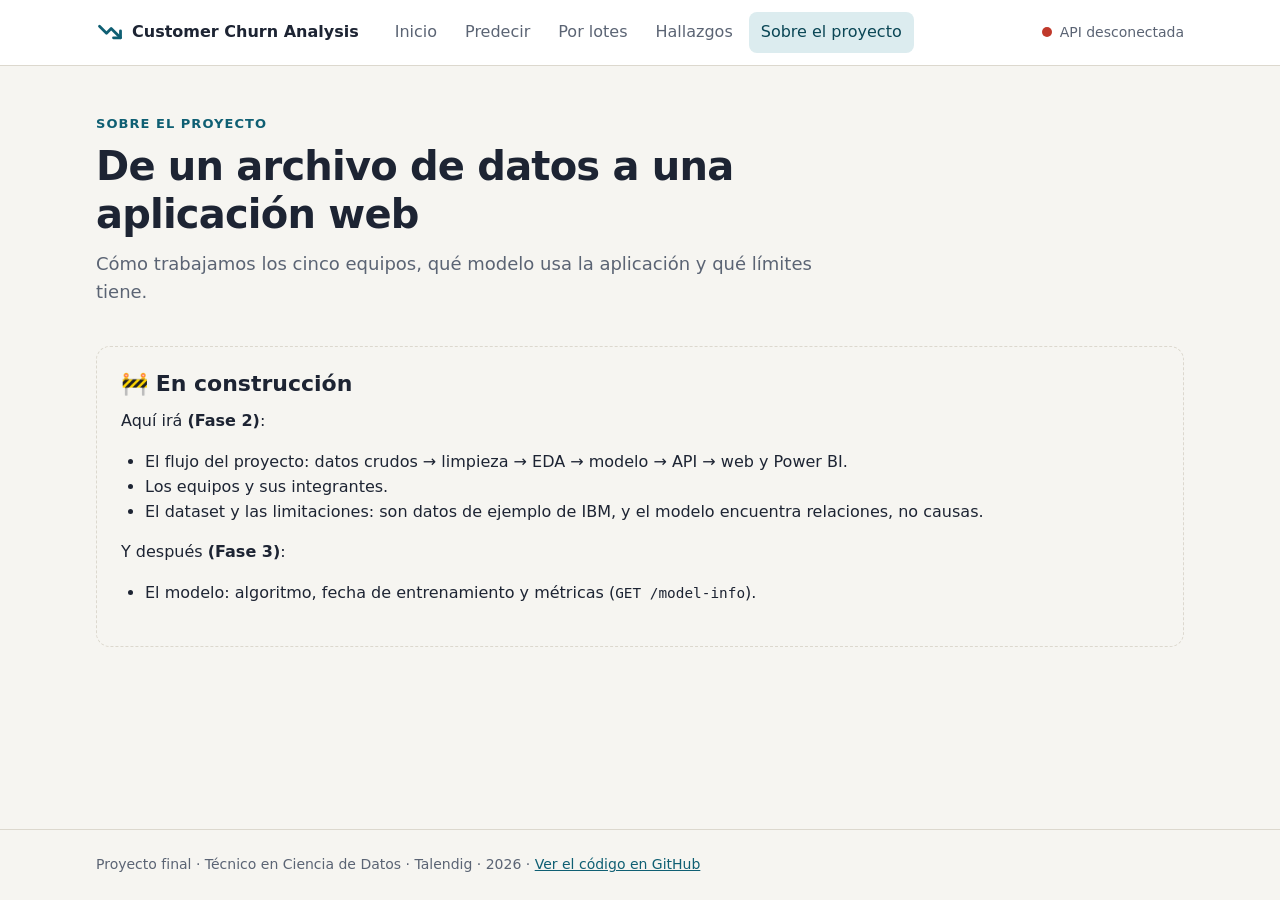
==== web/about.html @ 5fc29a0c "api-web: esqueleto de la API y la web + contrato v1" ====
<!doctype html>
<html lang="es">
  <head>
    <meta charset="utf-8" />
    <meta name="viewport" content="width=device-width, initial-scale=1" />
    <title>Sobre el proyecto · Customer Churn Analysis</title>
    <meta name="description" content="Cómo se hizo el proyecto, el modelo que usa y quiénes participaron." />
    <link
      rel="icon"
      href="data:image/svg+xml,%3Csvg xmlns='http://www.w3.org/2000/svg' viewBox='0 0 24 24' fill='none' stroke='%230f5f73' stroke-width='2.6' stroke-linecap='round' stroke-linejoin='round'%3E%3Cpolyline points='3 7 9 13 13 9 21 17'/%3E%3Cpolyline points='15 17 21 17 21 11'/%3E%3C/svg%3E"
    />
    <link rel="stylesheet" href="css/base.css" />
    <script type="module" src="js/common.js"></script>
    <!-- Estilos y código propios de esta página: créalos y enlázalos aquí.
    <link rel="stylesheet" href="css/about.css" />
    <script type="module" src="js/about.js"></script>
    -->
  </head>
  <body>
    <a class="skip-link" href="#main">Saltar al contenido</a>

    <header class="site-header">
      <div class="container header-inner">
        <a class="brand" href="index.html">
          <svg class="brand-mark" viewBox="0 0 24 24" aria-hidden="true">
            <polyline points="3 7 9 13 13 9 21 17" />
            <polyline points="15 17 21 17 21 11" />
          </svg>
          Customer Churn Analysis
        </a>
        <nav class="site-nav" aria-label="Principal">
          <ul class="nav-list">
            <li><a href="index.html">Inicio</a></li>
            <li><a href="predict.html">Predecir</a></li>
            <li><a href="batch.html">Por lotes</a></li>
            <li><a href="insights.html">Hallazgos</a></li>
            <li><a href="about.html" aria-current="page">Sobre el proyecto</a></li>
          </ul>
        </nav>
        <p class="api-status" id="api-status" data-state="checking" role="status">
          <span class="status-dot" aria-hidden="true"></span>
          <span class="status-text">Conectando con la API…</span>
        </p>
      </div>
    </header>

    <div class="demo-banner" id="demo-banner" hidden>
      <p class="container">
        <strong>Modo demostración:</strong> la API usa un modelo provisional mientras llega el modelo real del equipo
        de Modelos. Los resultados son solo de ejemplo.
      </p>
    </div>

    <main id="main" class="container">
      <section class="page-intro">
        <p class="eyebrow">Sobre el proyecto</p>
        <h1>De un archivo de datos a una aplicación web</h1>
        <p class="lead">
          Cómo trabajamos los cinco equipos, qué modelo usa la aplicación y qué límites tiene.
        </p>
      </section>

      <section class="card placeholder section" aria-labelledby="todo-title">
        <h2 id="todo-title">🚧 En construcción</h2>
        <p>Aquí irá <strong>(Fase 2)</strong>:</p>
        <ul>
          <li>El flujo del proyecto: datos crudos → limpieza → EDA → modelo → API → web y Power BI.</li>
          <li>Los equipos y sus integrantes.</li>
          <li>
            El dataset y las limitaciones: son datos de ejemplo de IBM, y el modelo encuentra relaciones, no causas.
          </li>
        </ul>
        <p>Y después <strong>(Fase 3)</strong>:</p>
        <ul>
          <li>El modelo: algoritmo, fecha de entrenamiento y métricas (<code>GET /model-info</code>).</li>
        </ul>
      </section>
    </main>

    <footer class="site-footer">
      <div class="container">
        <p>
          Proyecto final · Técnico en Ciencia de Datos · Talendig · 2026 ·
          <a href="https://github.com/HeymichaelRD/customer-churn-analysis">Ver el código en GitHub</a>
        </p>
      </div>
    </footer>
  </body>
</html>
---- web/css/base.css ----
/* =====================================================================
   Estilos compartidos por todas las páginas.
   Los estilos propios de cada página van en su propia hoja, con el mismo
   nombre que el HTML (css/predict.css, css/insights.css...).
   Si necesitas cambiar algo de este archivo, pídeselo a Michael.
   ===================================================================== */

/* --- Guía visual -----------------------------------------------------
   Paleta provisional: se acuerda con el equipo de Dashboard para que la
   web y el Power BI se vean como un solo proyecto. */
:root {
  /* Base */
  --color-bg: #f6f5f1;
  --color-surface: #ffffff;
  --color-surface-muted: #efede7;
  --color-border: #dcd8ce;
  --color-text: #1d2433;
  --color-text-muted: #5b6474;

  /* Marca */
  --color-primary: #0f5f73;
  --color-primary-strong: #0a4655;
  --color-primary-soft: #dcecef;
  --color-accent: #e07a2e;

  /* Niveles de riesgo: color del texto y fondo suave */
  --color-risk-low: #2f7d4f;
  --color-risk-low-soft: #e1f1e6;
  --color-risk-medium: #92600e;
  --color-risk-medium-soft: #fbefd9;
  --color-risk-high: #c0392b;
  --color-risk-high-soft: #f8e1de;

  /* Tipografía: fuentes del sistema, así la página no depende de internet */
  --font-sans: system-ui, -apple-system, "Segoe UI", Roboto, "Helvetica Neue", Arial, sans-serif;
  --font-mono: ui-monospace, "Cascadia Mono", "SF Mono", Menlo, Consolas, monospace;

  /* Espacios, bordes y sombras */
  --space-1: 0.25rem;
  --space-2: 0.5rem;
  --space-3: 0.75rem;
  --space-4: 1rem;
  --space-5: 1.5rem;
  --space-6: 2rem;
  --space-7: 3rem;
  --radius-sm: 4px;
  --radius-md: 8px;
  --radius-lg: 14px;
  --shadow-sm: 0 1px 2px rgb(29 36 51 / 0.06);
  --shadow-md: 0 6px 20px rgb(29 36 51 / 0.08);
  --container-width: 1120px;
}

/* --- Base ------------------------------------------------------------ */
*,
*::before,
*::after {
  box-sizing: border-box;
}

body {
  margin: 0;
  min-height: 100vh;
  display: flex;
  flex-direction: column;
  background: var(--color-bg);
  color: var(--color-text);
  font-family: var(--font-sans);
  font-size: 1rem;
  line-height: 1.55;
}

main {
  flex: 1;
}

h1,
h2,
h3 {
  margin: 0 0 var(--space-3);
  line-height: 1.2;
}

h1 {
  font-size: clamp(1.75rem, 1.2rem + 2vw, 2.5rem);
  letter-spacing: -0.02em;
}

h2 {
  font-size: 1.375rem;
}

h3 {
  font-size: 1.125rem;
}

p {
  margin: 0 0 var(--space-4);
}

a {
  color: var(--color-primary);
}

a:hover {
  color: var(--color-primary-strong);
}

code {
  font-family: var(--font-mono);
  font-size: 0.9em;
}

img,
svg {
  max-width: 100%;
}

:focus-visible {
  outline: 3px solid var(--color-accent);
  outline-offset: 2px;
}

/* --- Utilidades ------------------------------------------------------ */
.container {
  width: 100%;
  max-width: var(--container-width);
  margin-inline: auto;
  padding-inline: var(--space-4);
}

/* Oculta un texto a la vista, pero los lectores de pantalla lo leen */
.visually-hidden {
  position: absolute;
  width: 1px;
  height: 1px;
  margin: -1px;
  padding: 0;
  overflow: hidden;
  clip: rect(0 0 0 0);
  white-space: nowrap;
  border: 0;
}

/* Enlace "Saltar al contenido": aparece solo al navegar con el teclado */
.skip-link {
  position: absolute;
  top: -100px;
  left: var(--space-4);
  z-index: 10;
  padding: var(--space-2) var(--space-3);
  background: var(--color-primary);
  color: #fff;
  border-radius: var(--radius-md);
}

.skip-link:focus {
  top: var(--space-2);
  color: #fff;
}

.muted {
  color: var(--color-text-muted);
}

/* Números alineados en columnas (tablas, KPIs) */
.numeric {
  font-variant-numeric: tabular-nums;
}

/* Rejilla que se adapta sola: varias columnas en PC, una en móvil */
.grid {
  display: grid;
  gap: var(--space-4);
  grid-template-columns: repeat(auto-fit, minmax(min(100%, 240px), 1fr));
}

.section {
  margin-bottom: var(--space-6);
}

/* --- Encabezado y menú ----------------------------------------------- */
.site-header {
  background: var(--color-surface);
  border-bottom: 1px solid var(--color-border);
}

.header-inner {
  display: flex;
  flex-wrap: wrap;
  align-items: center;
  gap: var(--space-2) var(--space-5);
  padding-block: var(--space-3);
}

.brand {
  display: inline-flex;
  align-items: center;
  gap: var(--space-2);
  color: var(--color-text);
  font-weight: 700;
  text-decoration: none;
}

.brand:hover {
  color: var(--color-text);
}

.brand-mark {
  width: 28px;
  height: 28px;
  fill: none;
  stroke: var(--color-primary);
  stroke-width: 2.4;
  stroke-linecap: round;
  stroke-linejoin: round;
}

.site-nav {
  flex: 1;
  overflow-x: auto;
}

.nav-list {
  display: flex;
  gap: var(--space-1);
  margin: 0;
  padding: 0;
  list-style: none;
}

.nav-list a {
  display: block;
  padding: var(--space-2) var(--space-3);
  border-radius: var(--radius-md);
  color: var(--color-text-muted);
  font-weight: 500;
  text-decoration: none;
  white-space: nowrap;
}

.nav-list a:hover {
  background: var(--color-surface-muted);
  color: var(--color-text);
}

.nav-list a[aria-current="page"] {
  background: var(--color-primary-soft);
  color: var(--color-primary-strong);
}

/* En móvil: logo y estado arriba; el menú abajo, deslizable de lado */
@media (max-width: 760px) {
  .site-nav {
    order: 3;
    flex-basis: 100%;
  }

  .api-status {
    margin-left: auto;
  }
}

/* Estado de la API: lo actualiza js/common.js */
.api-status {
  display: inline-flex;
  align-items: center;
  gap: var(--space-2);
  margin: 0;
  color: var(--color-text-muted);
  font-size: 0.875rem;
}

.status-dot {
  width: 10px;
  height: 10px;
  border-radius: 50%;
  background: var(--color-border);
}

.api-status[data-state="checking"] .status-dot {
  animation: pulse 1.2s ease-in-out infinite;
}

.api-status[data-state="online"] .status-dot {
  background: var(--color-risk-low);
}

.api-status[data-state="offline"] .status-dot {
  background: var(--color-risk-high);
}

/* Aviso de "modo demostración" (lo muestra js/common.js) */
.demo-banner {
  padding-block: var(--space-2);
  background: var(--color-risk-medium-soft);
  border-bottom: 1px solid #efd9ad;
  color: var(--color-risk-medium);
  font-size: 0.9375rem;
}

.demo-banner p {
  margin-block: 0;
}

/* --- Contenido ------------------------------------------------------- */
.page-intro {
  max-width: 760px;
  padding-block: var(--space-7) var(--space-5);
}

.eyebrow {
  margin-bottom: var(--space-2);
  color: var(--color-primary);
  font-size: 0.8125rem;
  font-weight: 700;
  letter-spacing: 0.08em;
  text-transform: uppercase;
}

.lead {
  color: var(--color-text-muted);
  font-size: 1.125rem;
}

.actions {
  display: flex;
  flex-wrap: wrap;
  gap: var(--space-3);
}

.card {
  padding: var(--space-5);
  background: var(--color-surface);
  border: 1px solid var(--color-border);
  border-radius: var(--radius-lg);
  box-shadow: var(--shadow-sm);
}

/* Cifra destacada (KPI) */
.kpi-value {
  display: block;
  font-size: 2rem;
  font-weight: 700;
  font-variant-numeric: tabular-nums;
  line-height: 1.1;
}

.kpi-label {
  color: var(--color-text-muted);
  font-size: 0.9375rem;
}

/* Marcador "en construcción": se borra cuando la página tenga contenido */
.placeholder {
  background: transparent;
  border-style: dashed;
  box-shadow: none;
}

.placeholder ul {
  margin: 0 0 var(--space-4);
  padding-left: var(--space-5);
}

/* --- Botones --------------------------------------------------------- */
.btn {
  display: inline-flex;
  align-items: center;
  justify-content: center;
  gap: var(--space-2);
  min-height: 44px;
  padding: var(--space-2) var(--space-4);
  border: 1px solid transparent;
  border-radius: var(--radius-md);
  font: inherit;
  font-weight: 600;
  text-decoration: none;
  cursor: pointer;
  transition: background-color 0.15s, border-color 0.15s, color 0.15s;
}

.btn-primary {
  background: var(--color-primary);
  color: #fff;
}

.btn-primary:hover {
  background: var(--color-primary-strong);
  color: #fff;
}

.btn-secondary {
  background: var(--color-surface);
  border-color: var(--color-border);
  color: var(--color-text);
}

.btn-secondary:hover {
  border-color: var(--color-primary);
  color: var(--color-primary-strong);
}

.btn:disabled,
.btn[aria-disabled="true"] {
  opacity: 0.55;
  cursor: not-allowed;
}

/* --- Formularios ----------------------------------------------------- */
fieldset {
  min-width: 0;
  margin: 0;
  padding: 0;
  border: 0;
}

.field {
  display: flex;
  flex-direction: column;
  gap: var(--space-1);
}

.field label,
.field legend {
  font-size: 0.9375rem;
  font-weight: 600;
}

.field-hint {
  color: var(--color-text-muted);
  font-size: 0.8125rem;
}

.field-error {
  color: var(--color-risk-high);
  font-size: 0.8125rem;
  font-weight: 600;
}

input,
select {
  min-height: 44px;
  padding: var(--space-2) var(--space-3);
  background: var(--color-surface);
  border: 1px solid var(--color-border);
  border-radius: var(--radius-md);
  color: var(--color-text);
  font: inherit;
}

input:focus-visible,
select:focus-visible {
  border-color: var(--color-primary);
}

input:disabled,
select:disabled {
  background: var(--color-surface-muted);
  color: var(--color-text-muted);
}

/* Campo con error (la API indica cuál en "field") */
[aria-invalid="true"] {
  border-color: var(--color-risk-high);
}

/* --- Niveles de riesgo ------------------------------------------------
   Uso: <span class="badge" data-risk="high">Riesgo alto</span>
   data-risk también sirve en otros elementos: define --risk-color y --risk-soft. */
[data-risk="low"] {
  --risk-color: var(--color-risk-low);
  --risk-soft: var(--color-risk-low-soft);
}

[data-risk="medium"] {
  --risk-color: var(--color-risk-medium);
  --risk-soft: var(--color-risk-medium-soft);
}

[data-risk="high"] {
  --risk-color: var(--color-risk-high);
  --risk-soft: var(--color-risk-high-soft);
}

.badge {
  display: inline-flex;
  align-items: center;
  gap: var(--space-1);
  padding: 2px var(--space-3);
  border-radius: 999px;
  background: var(--risk-soft, var(--color-surface-muted));
  color: var(--risk-color, var(--color-text));
  font-size: 0.8125rem;
  font-weight: 700;
}

/* --- Avisos ---------------------------------------------------------- */
.alert {
  padding: var(--space-3) var(--space-4);
  border: 1px solid;
  border-radius: var(--radius-md);
}

.alert-error {
  background: var(--color-risk-high-soft);
  border-color: #eebbb5;
  color: var(--color-risk-high);
}

.alert-info {
  background: var(--color-primary-soft);
  border-color: #b9d8de;
  color: var(--color-primary-strong);
}

/* --- Cargando -------------------------------------------------------- */
.spinner {
  display: inline-block;
  width: 1.1em;
  height: 1.1em;
  border: 2px solid currentColor;
  border-right-color: transparent;
  border-radius: 50%;
  animation: spin 0.7s linear infinite;
}

@keyframes spin {
  to {
    transform: rotate(360deg);
  }
}

@keyframes pulse {
  50% {
    opacity: 0.35;
  }
}

/* --- Pie de página --------------------------------------------------- */
.site-footer {
  margin-top: var(--space-7);
  padding-block: var(--space-5);
  border-top: 1px solid var(--color-border);
  color: var(--color-text-muted);
  font-size: 0.875rem;
}

.site-footer p {
  margin: 0;
}

/* --- Menos movimiento para quien lo pide en su sistema --------------- */
@media (prefers-reduced-motion: reduce) {
  *,
  *::before,
  *::after {
    animation-duration: 0.01ms !important;
    animation-iteration-count: 1 !important;
    transition-duration: 0.01ms !important;
  }
}
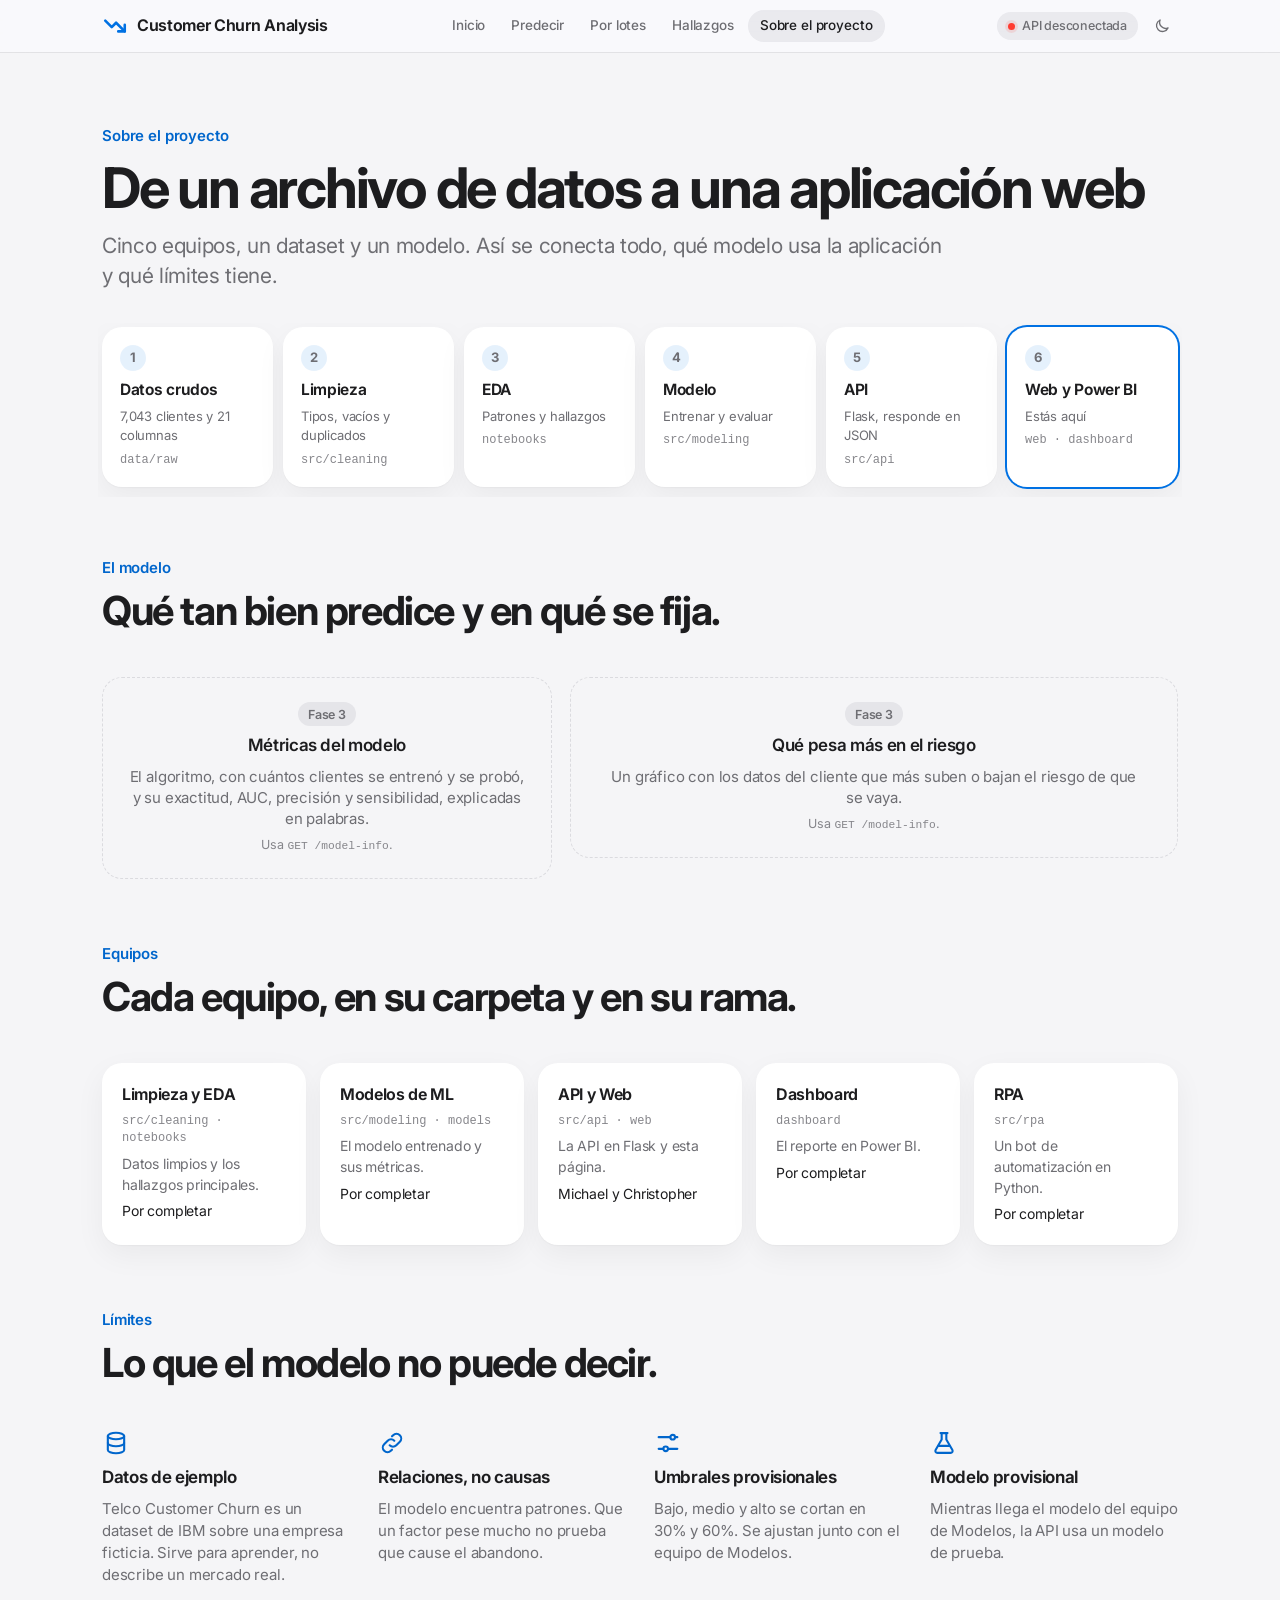
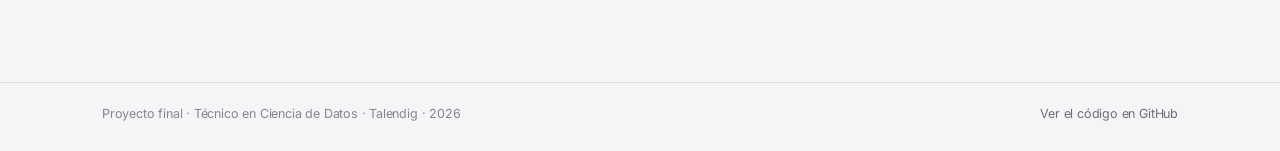
==== commit 5c81f844: "web: aplica un nuevo diseño a la pagina web" ====
--- a/web/about.html
+++ b/web/about.html
@@ -2,88 +2,232 @@
 <html lang="es">
   <head>
     <meta charset="utf-8" />
-    <meta name="viewport" content="width=device-width, initial-scale=1" />
+    <meta name="viewport" content="width=device-width, initial-scale=1, viewport-fit=cover" />
     <title>Sobre el proyecto · Customer Churn Analysis</title>
     <meta name="description" content="Cómo se hizo el proyecto, el modelo que usa y quiénes participaron." />
     <link
       rel="icon"
-      href="data:image/svg+xml,%3Csvg xmlns='http://www.w3.org/2000/svg' viewBox='0 0 24 24' fill='none' stroke='%230f5f73' stroke-width='2.6' stroke-linecap='round' stroke-linejoin='round'%3E%3Cpolyline points='3 7 9 13 13 9 21 17'/%3E%3Cpolyline points='15 17 21 17 21 11'/%3E%3C/svg%3E"
+      href="data:image/svg+xml,%3Csvg xmlns='http://www.w3.org/2000/svg' viewBox='0 0 24 24' fill='none' stroke='%230071e3' stroke-width='2.6' stroke-linecap='round' stroke-linejoin='round'%3E%3Cpolyline points='3 7 9 13 13 9 21 17'/%3E%3Cpolyline points='15 17 21 17 21 11'/%3E%3C/svg%3E"
     />
+    <!-- Tema claro u oscuro: va primero para que la página no parpadee -->
+    <script src="js/theme.js"></script>
     <link rel="stylesheet" href="css/base.css" />
+    <link rel="stylesheet" href="css/about.css" />
     <script type="module" src="js/common.js"></script>
-    <!-- Estilos y código propios de esta página: créalos y enlázalos aquí.
-    <link rel="stylesheet" href="css/about.css" />
+    <!-- El código de esta página va en js/about.js: créalo y quita este comentario.
     <script type="module" src="js/about.js"></script>
     -->
   </head>
   <body>
-    <a class="skip-link" href="#main">Saltar al contenido</a>
-
-    <header class="site-header">
-      <div class="container header-inner">
+    <a class="skip" href="#main">Saltar al contenido</a>
+
+    <header class="nav">
+      <div class="wrap nav-inner">
         <a class="brand" href="index.html">
           <svg class="brand-mark" viewBox="0 0 24 24" aria-hidden="true">
             <polyline points="3 7 9 13 13 9 21 17" />
             <polyline points="15 17 21 17 21 11" />
           </svg>
-          Customer Churn Analysis
+          <span>Customer Churn Analysis</span>
         </a>
-        <nav class="site-nav" aria-label="Principal">
-          <ul class="nav-list">
-            <li><a href="index.html">Inicio</a></li>
-            <li><a href="predict.html">Predecir</a></li>
-            <li><a href="batch.html">Por lotes</a></li>
-            <li><a href="insights.html">Hallazgos</a></li>
-            <li><a href="about.html" aria-current="page">Sobre el proyecto</a></li>
-          </ul>
+        <nav class="nav-links" aria-label="Principal">
+          <a href="index.html">Inicio</a>
+          <a href="predict.html">Predecir</a>
+          <a href="batch.html">Por lotes</a>
+          <a href="insights.html">Hallazgos</a>
+          <a href="about.html" aria-current="page">Sobre el proyecto</a>
         </nav>
-        <p class="api-status" id="api-status" data-state="checking" role="status">
-          <span class="status-dot" aria-hidden="true"></span>
-          <span class="status-text">Conectando con la API…</span>
+        <div class="nav-tools">
+          <span class="status" id="api-status" data-state="checking" role="status">
+            <span class="status-dot" aria-hidden="true"></span>
+            <span class="status-text">Conectando…</span>
+          </span>
+          <button class="icon-btn" id="theme-btn" type="button" aria-label="Cambiar a modo oscuro"></button>
+        </div>
+      </div>
+    </header>
+
+    <div class="ribbon" id="demo-ribbon" hidden>
+      <div class="wrap ribbon-inner">
+        <p>
+          <strong>Modo demostración.</strong> El modelo es provisional y los resultados son de ejemplo, mientras llega
+          el modelo real del equipo de Modelos.
         </p>
-      </div>
-    </header>
-
-    <div class="demo-banner" id="demo-banner" hidden>
-      <p class="container">
-        <strong>Modo demostración:</strong> la API usa un modelo provisional mientras llega el modelo real del equipo
-        de Modelos. Los resultados son solo de ejemplo.
-      </p>
+        <button class="icon-btn" id="demo-ribbon-close" type="button" aria-label="Cerrar aviso">
+          <svg class="ico" viewBox="0 0 24 24" aria-hidden="true"><use href="img/icons.svg#i-x" /></svg>
+        </button>
+      </div>
     </div>
 
-    <main id="main" class="container">
-      <section class="page-intro">
-        <p class="eyebrow">Sobre el proyecto</p>
-        <h1>De un archivo de datos a una aplicación web</h1>
+    <main id="main" class="page" tabindex="-1">
+      <div class="wrap page-head">
+        <p class="eyebrow eyebrow-accent">Sobre el proyecto</p>
+        <h1 class="title">De un archivo de datos a una aplicación web</h1>
         <p class="lead">
-          Cómo trabajamos los cinco equipos, qué modelo usa la aplicación y qué límites tiene.
+          Cinco equipos, un dataset y un modelo. Así se conecta todo, qué modelo usa la aplicación y qué límites tiene.
         </p>
-      </section>
-
-      <section class="card placeholder section" aria-labelledby="todo-title">
-        <h2 id="todo-title">🚧 En construcción</h2>
-        <p>Aquí irá <strong>(Fase 2)</strong>:</p>
-        <ul>
-          <li>El flujo del proyecto: datos crudos → limpieza → EDA → modelo → API → web y Power BI.</li>
-          <li>Los equipos y sus integrantes.</li>
-          <li>
-            El dataset y las limitaciones: son datos de ejemplo de IBM, y el modelo encuentra relaciones, no causas.
+      </div>
+
+      <div class="wrap">
+        <ol class="flow">
+          <li>
+            <span class="step-n">1</span>
+            <b>Datos crudos</b>
+            <span>7,043 clientes y 21 columnas</span>
+            <code>data/raw</code>
+          </li>
+          <li>
+            <span class="step-n">2</span>
+            <b>Limpieza</b>
+            <span>Tipos, vacíos y duplicados</span>
+            <code>src/cleaning</code>
+          </li>
+          <li>
+            <span class="step-n">3</span>
+            <b>EDA</b>
+            <span>Patrones y hallazgos</span>
+            <code>notebooks</code>
+          </li>
+          <li>
+            <span class="step-n">4</span>
+            <b>Modelo</b>
+            <span>Entrenar y evaluar</span>
+            <code>src/modeling</code>
+          </li>
+          <li>
+            <span class="step-n">5</span>
+            <b>API</b>
+            <span>Flask, responde en JSON</span>
+            <code>src/api</code>
+          </li>
+          <li class="is-here">
+            <span class="step-n">6</span>
+            <b>Web y Power BI</b>
+            <span>Estás aquí</span>
+            <code>web · dashboard</code>
+          </li>
+        </ol>
+
+        <div class="section-head spaced">
+          <p class="eyebrow eyebrow-accent">El modelo</p>
+          <h2 class="h2">Qué tan bien predice y en qué se fija.</h2>
+        </div>
+        <!-- Fase 3 (js/about.js): en el prototipo, dos <div class="panel">. -->
+        <div class="model-grid">
+          <div class="placeholder">
+            <span class="placeholder-tag">Fase 3</span>
+            <b>Métricas del modelo</b>
+            <p>
+              El algoritmo, con cuántos clientes se entrenó y se probó, y su exactitud, AUC, precisión y sensibilidad,
+              explicadas en palabras.
+            </p>
+            <p class="caption">Usa <code>GET /model-info</code>.</p>
+          </div>
+          <div class="placeholder">
+            <span class="placeholder-tag">Fase 3</span>
+            <b>Qué pesa más en el riesgo</b>
+            <p>Un gráfico con los datos del cliente que más suben o bajan el riesgo de que se vaya.</p>
+            <p class="caption">Usa <code>GET /model-info</code>.</p>
+          </div>
+        </div>
+
+        <div class="section-head spaced">
+          <p class="eyebrow eyebrow-accent">Equipos</p>
+          <h2 class="h2">Cada equipo, en su carpeta y en su rama.</h2>
+        </div>
+        <div class="teams">
+          <div class="team">
+            <b>Limpieza y EDA</b>
+            <code>src/cleaning · notebooks</code>
+            <p>Datos limpios y los hallazgos principales.</p>
+            <p class="people">Por completar</p>
+          </div>
+          <div class="team">
+            <b>Modelos de ML</b>
+            <code>src/modeling · models</code>
+            <p>El modelo entrenado y sus métricas.</p>
+            <p class="people">Por completar</p>
+          </div>
+          <div class="team">
+            <b>API y Web</b>
+            <code>src/api · web</code>
+            <p>La API en Flask y esta página.</p>
+            <p class="people">Michael y Christopher</p>
+          </div>
+          <div class="team">
+            <b>Dashboard</b>
+            <code>dashboard</code>
+            <p>El reporte en Power BI.</p>
+            <p class="people">Por completar</p>
+          </div>
+          <div class="team">
+            <b>RPA</b>
+            <code>src/rpa</code>
+            <p>Un bot de automatización en Python.</p>
+            <p class="people">Por completar</p>
+          </div>
+        </div>
+
+        <div class="section-head spaced">
+          <p class="eyebrow eyebrow-accent">Límites</p>
+          <h2 class="h2">Lo que el modelo no puede decir.</h2>
+        </div>
+        <ul class="limits">
+          <li>
+            <svg class="ico" viewBox="0 0 24 24" aria-hidden="true"><use href="img/icons.svg#i-db" /></svg>
+            <b>Datos de ejemplo</b>
+            <p>
+              Telco Customer Churn es un dataset de IBM sobre una empresa ficticia. Sirve para aprender, no describe un
+              mercado real.
+            </p>
+          </li>
+          <li>
+            <svg class="ico" viewBox="0 0 24 24" aria-hidden="true"><use href="img/icons.svg#i-link" /></svg>
+            <b>Relaciones, no causas</b>
+            <p>El modelo encuentra patrones. Que un factor pese mucho no prueba que cause el abandono.</p>
+          </li>
+          <li>
+            <svg class="ico" viewBox="0 0 24 24" aria-hidden="true"><use href="img/icons.svg#i-sliders" /></svg>
+            <b>Umbrales provisionales</b>
+            <p>Bajo, medio y alto se cortan en 30% y 60%. Se ajustan junto con el equipo de Modelos.</p>
+          </li>
+          <li>
+            <svg class="ico" viewBox="0 0 24 24" aria-hidden="true"><use href="img/icons.svg#i-beaker" /></svg>
+            <b>Modelo provisional</b>
+            <p>Mientras llega el modelo del equipo de Modelos, la API usa un modelo de prueba.</p>
           </li>
         </ul>
-        <p>Y después <strong>(Fase 3)</strong>:</p>
-        <ul>
-          <li>El modelo: algoritmo, fecha de entrenamiento y métricas (<code>GET /model-info</code>).</li>
-        </ul>
-      </section>
+      </div>
     </main>
 
-    <footer class="site-footer">
-      <div class="container">
-        <p>
-          Proyecto final · Técnico en Ciencia de Datos · Talendig · 2026 ·
-          <a href="https://github.com/HeymichaelRD/customer-churn-analysis">Ver el código en GitHub</a>
-        </p>
+    <footer class="footer">
+      <div class="wrap footer-inner">
+        <span>Proyecto final · Técnico en Ciencia de Datos · Talendig · 2026</span>
+        <a href="https://github.com/HeymichaelRD/customer-churn-analysis">Ver el código en GitHub</a>
       </div>
     </footer>
+
+    <nav class="tabbar" aria-label="Principal en el celular">
+      <a href="index.html">
+        <svg class="ico" viewBox="0 0 24 24" aria-hidden="true"><use href="img/icons.svg#i-home" /></svg>
+        <span>Inicio</span>
+      </a>
+      <a href="predict.html">
+        <svg class="ico" viewBox="0 0 24 24" aria-hidden="true"><use href="img/icons.svg#i-gauge" /></svg>
+        <span>Predecir</span>
+      </a>
+      <a href="batch.html">
+        <svg class="ico" viewBox="0 0 24 24" aria-hidden="true"><use href="img/icons.svg#i-list" /></svg>
+        <span>Por lotes</span>
+      </a>
+      <a href="insights.html">
+        <svg class="ico" viewBox="0 0 24 24" aria-hidden="true"><use href="img/icons.svg#i-chart" /></svg>
+        <span>Hallazgos</span>
+      </a>
+      <a href="about.html" aria-current="page">
+        <svg class="ico" viewBox="0 0 24 24" aria-hidden="true"><use href="img/icons.svg#i-info" /></svg>
+        <span>Proyecto</span>
+      </a>
+    </nav>
   </body>
 </html>
--- a/web/css/base.css
+++ b/web/css/base.css
@@ -1,136 +1,266 @@
 /* =====================================================================
    Estilos compartidos por todas las páginas.
+   El diseño sale del prototipo que eligió el equipo: estilo Apple, con
+   modo claro y modo oscuro.
    Los estilos propios de cada página van en su propia hoja, con el mismo
    nombre que el HTML (css/predict.css, css/insights.css...).
    Si necesitas cambiar algo de este archivo, pídeselo a Michael.
    ===================================================================== */
 
-/* --- Guía visual -----------------------------------------------------
-   Paleta provisional: se acuerda con el equipo de Dashboard para que la
-   web y el Power BI se vean como un solo proyecto. */
+/* --- Fuente ----------------------------------------------------------------
+   Inter, guardada en web/fonts/ para que la página no dependa de internet.
+   Su licencia está en web/fonts/OFL.txt. En Mac se usa la fuente del
+   sistema, San Francisco, que es muy parecida. */
+@font-face {
+  font-family: "Inter";
+  font-style: normal;
+  font-weight: 400 700;
+  font-display: swap;
+  src: url("../fonts/inter-latin.woff2") format("woff2");
+  unicode-range:
+    U+0000-00FF, U+0131, U+0152-0153, U+02BB-02BC, U+02C6, U+02DA, U+02DC, U+0304, U+0308, U+0329, U+2000-206F, U+20AC,
+    U+2122, U+2191, U+2193, U+2212, U+2215, U+FEFF, U+FFFD;
+}
+
+/* --- Guía visual -------------------------------------------------------------
+   Usa siempre estas variables, nunca un color escrito a mano: escribe
+   color: var(--fg-2), y no color: #6e6e73. Así tu página se ve bien sola
+   en modo claro y en modo oscuro. */
 :root {
-  /* Base */
-  --color-bg: #f6f5f1;
-  --color-surface: #ffffff;
-  --color-surface-muted: #efede7;
-  --color-border: #dcd8ce;
-  --color-text: #1d2433;
-  --color-text-muted: #5b6474;
-
-  /* Marca */
-  --color-primary: #0f5f73;
-  --color-primary-strong: #0a4655;
-  --color-primary-soft: #dcecef;
-  --color-accent: #e07a2e;
-
-  /* Niveles de riesgo: color del texto y fondo suave */
-  --color-risk-low: #2f7d4f;
-  --color-risk-low-soft: #e1f1e6;
-  --color-risk-medium: #92600e;
-  --color-risk-medium-soft: #fbefd9;
-  --color-risk-high: #c0392b;
-  --color-risk-high-soft: #f8e1de;
-
-  /* Tipografía: fuentes del sistema, así la página no depende de internet */
-  --font-sans: system-ui, -apple-system, "Segoe UI", Roboto, "Helvetica Neue", Arial, sans-serif;
-  --font-mono: ui-monospace, "Cascadia Mono", "SF Mono", Menlo, Consolas, monospace;
-
-  /* Espacios, bordes y sombras */
-  --space-1: 0.25rem;
-  --space-2: 0.5rem;
-  --space-3: 0.75rem;
-  --space-4: 1rem;
-  --space-5: 1.5rem;
-  --space-6: 2rem;
-  --space-7: 3rem;
-  --radius-sm: 4px;
-  --radius-md: 8px;
-  --radius-lg: 14px;
-  --shadow-sm: 0 1px 2px rgb(29 36 51 / 0.06);
-  --shadow-md: 0 6px 20px rgb(29 36 51 / 0.08);
-  --container-width: 1120px;
-}
-
-/* --- Base ------------------------------------------------------------ */
+  color-scheme: light;
+
+  /* Fondos */
+  --bg: #f5f5f7; /* fondo de la página */
+  --surface: #ffffff; /* tarjetas y paneles */
+  --surface-2: #fbfbfd; /* franjas: aviso de demostración, cabecera de las tablas */
+  --fill: rgba(118, 118, 128, 0.12); /* relleno gris suave: botones, pistas, campos */
+  --fill-2: rgba(118, 118, 128, 0.2); /* relleno gris un poco más fuerte */
+  --seg-thumb: #ffffff; /* la pastilla que se mueve en el control segmentado */
+
+  /* Texto y líneas */
+  --fg: #1d1d1f; /* texto principal */
+  --fg-2: #6e6e73; /* texto secundario */
+  --fg-3: #86868b; /* notas y ejes de los gráficos */
+  --hairline: rgba(0, 0, 0, 0.09); /* líneas divisorias finas */
+
+  /* Color de acento (azul): enlaces, botones principales y barras */
+  --accent: #0071e3;
+  --accent-hover: #0077ed;
+  --accent-text: #0066cc; /* texto azul sobre fondo claro */
+  --accent-soft: rgba(0, 113, 227, 0.1); /* fondo azul suave */
+  --on-accent: #ffffff; /* texto sobre el azul */
+  --nav-bg: rgba(251, 251, 253, 0.8); /* barras translúcidas de arriba y de abajo */
+  --invert-bg: #1d1d1f; /* colores invertidos: chip marcado, mensaje flotante */
+  --invert-fg: #f5f5f7;
+
+  /* Niveles de riesgo: color, color para texto y fondo suave */
+  --risk-low: #34c759;
+  --risk-low-text: #1f7a37;
+  --risk-low-soft: rgba(52, 199, 89, 0.14);
+  --risk-medium: #ff9500;
+  --risk-medium-text: #a84b00;
+  --risk-medium-soft: rgba(255, 149, 0, 0.15);
+  --risk-high: #ff3b30;
+  --risk-high-text: #d70015;
+  --risk-high-soft: rgba(255, 59, 48, 0.12);
+
+  /* Gráficos: lo que sube el riesgo (rojo), lo que lo baja (azul) y la cuadrícula */
+  --viz-up: #e0352b;
+  --viz-down: #0071e3;
+  --grid: rgba(0, 0, 0, 0.07);
+
+  /* Sombras y brillo de fondo de la portada */
+  --shadow-card: 0 1px 2px rgba(0, 0, 0, 0.04), 0 10px 30px rgba(0, 0, 0, 0.05); /* tarjetas */
+  --shadow-float: 0 2px 6px rgba(0, 0, 0, 0.04), 0 30px 80px rgba(0, 30, 80, 0.14); /* lo que flota */
+  --shadow-knob: 0 3px 8px rgba(0, 0, 0, 0.15), 0 1px 1px rgba(0, 0, 0, 0.16); /* perillas */
+  --glow-a: rgba(0, 113, 227, 0.16);
+  --glow-b: rgba(255, 59, 48, 0.1);
+
+  /* Tipografía: títulos, texto, y código o identificadores de cliente */
+  --font-display: -apple-system, BlinkMacSystemFont, "SF Pro Display", "Inter", "Segoe UI", system-ui, sans-serif;
+  --font-text: -apple-system, BlinkMacSystemFont, "SF Pro Text", "Inter", "Segoe UI", system-ui, sans-serif;
+  --font-mono: ui-monospace, "SF Mono", Menlo, Consolas, "Liberation Mono", monospace;
+
+  /* Bordes redondeados: extra grande, grande, mediano y pequeño */
+  --r-xl: 28px;
+  --r-lg: 20px;
+  --r-md: 14px;
+  --r-sm: 10px;
+
+  /* Movimiento: suave (--ease) y con un pequeño rebote (--spring) */
+  --ease: cubic-bezier(0.25, 0.8, 0.25, 1);
+  --spring: cubic-bezier(0.3, 1.3, 0.5, 1);
+
+  /* Alto de la barra de navegación */
+  --nav-h: 52px;
+}
+
+/* Modo oscuro: las mismas variables con otros valores. El bloque va dos veces:
+   1. Si el sistema está en modo oscuro y el usuario no eligió el modo claro.
+   2. Si el usuario eligió el modo oscuro con el botón de la barra (js/common.js). */
+@media (prefers-color-scheme: dark) {
+  :root:not([data-theme="light"]) {
+    --bg: #000000;
+    --surface: #1c1c1e;
+    --surface-2: #111112;
+    --fill: rgba(118, 118, 128, 0.24);
+    --fill-2: rgba(118, 118, 128, 0.36);
+    --seg-thumb: #636366;
+    --fg: #f5f5f7;
+    --fg-2: #a1a1a6;
+    --fg-3: #8e8e93;
+    --hairline: rgba(255, 255, 255, 0.11);
+    --accent: #0a84ff;
+    --accent-hover: #409cff;
+    --accent-text: #2997ff;
+    --accent-soft: rgba(41, 151, 255, 0.16);
+    --on-accent: #ffffff;
+    --nav-bg: rgba(22, 22, 23, 0.78);
+    --invert-bg: #f5f5f7;
+    --invert-fg: #1d1d1f;
+    --risk-low: #30d158;
+    --risk-low-text: #30d158;
+    --risk-low-soft: rgba(48, 209, 88, 0.16);
+    --risk-medium: #ff9f0a;
+    --risk-medium-text: #ffb340;
+    --risk-medium-soft: rgba(255, 159, 10, 0.16);
+    --risk-high: #ff453a;
+    --risk-high-text: #ff6961;
+    --risk-high-soft: rgba(255, 69, 58, 0.18);
+    --viz-up: #ff453a;
+    --viz-down: #2997ff;
+    --grid: rgba(255, 255, 255, 0.09);
+    --shadow-card: 0 0 0 1px rgba(255, 255, 255, 0.06);
+    --shadow-float: 0 0 0 1px rgba(255, 255, 255, 0.08), 0 30px 80px rgba(0, 0, 0, 0.6);
+    --shadow-knob: 0 3px 8px rgba(0, 0, 0, 0.35), 0 1px 1px rgba(0, 0, 0, 0.3);
+    --glow-a: rgba(10, 132, 255, 0.22);
+    --glow-b: rgba(255, 69, 58, 0.12);
+    color-scheme: dark;
+  }
+}
+
+:root[data-theme="dark"] {
+  --bg: #000000;
+  --surface: #1c1c1e;
+  --surface-2: #111112;
+  --fill: rgba(118, 118, 128, 0.24);
+  --fill-2: rgba(118, 118, 128, 0.36);
+  --seg-thumb: #636366;
+  --fg: #f5f5f7;
+  --fg-2: #a1a1a6;
+  --fg-3: #8e8e93;
+  --hairline: rgba(255, 255, 255, 0.11);
+  --accent: #0a84ff;
+  --accent-hover: #409cff;
+  --accent-text: #2997ff;
+  --accent-soft: rgba(41, 151, 255, 0.16);
+  --on-accent: #ffffff;
+  --nav-bg: rgba(22, 22, 23, 0.78);
+  --invert-bg: #f5f5f7;
+  --invert-fg: #1d1d1f;
+  --risk-low: #30d158;
+  --risk-low-text: #30d158;
+  --risk-low-soft: rgba(48, 209, 88, 0.16);
+  --risk-medium: #ff9f0a;
+  --risk-medium-text: #ffb340;
+  --risk-medium-soft: rgba(255, 159, 10, 0.16);
+  --risk-high: #ff453a;
+  --risk-high-text: #ff6961;
+  --risk-high-soft: rgba(255, 69, 58, 0.18);
+  --viz-up: #ff453a;
+  --viz-down: #2997ff;
+  --grid: rgba(255, 255, 255, 0.09);
+  --shadow-card: 0 0 0 1px rgba(255, 255, 255, 0.06);
+  --shadow-float: 0 0 0 1px rgba(255, 255, 255, 0.08), 0 30px 80px rgba(0, 0, 0, 0.6);
+  --shadow-knob: 0 3px 8px rgba(0, 0, 0, 0.35), 0 1px 1px rgba(0, 0, 0, 0.3);
+  --glow-a: rgba(10, 132, 255, 0.22);
+  --glow-b: rgba(255, 69, 58, 0.12);
+  color-scheme: dark;
+}
+
+/* --- Base ---------------------------------------------------------------- */
 *,
 *::before,
 *::after {
   box-sizing: border-box;
 }
 
+[hidden] {
+  display: none !important;
+}
+
+html {
+  -webkit-text-size-adjust: 100%;
+}
+
 body {
   margin: 0;
-  min-height: 100vh;
-  display: flex;
-  flex-direction: column;
-  background: var(--color-bg);
-  color: var(--color-text);
-  font-family: var(--font-sans);
-  font-size: 1rem;
-  line-height: 1.55;
-}
-
-main {
-  flex: 1;
+  background: var(--bg);
+  color: var(--fg);
+  font-family: var(--font-text);
+  font-size: 17px;
+  line-height: 1.47;
+  letter-spacing: -0.011em;
+  -webkit-font-smoothing: antialiased;
+  -moz-osx-font-smoothing: grayscale;
+  text-rendering: optimizeLegibility;
+}
+
+body::before {
+  content: "";
+  position: fixed;
+  inset: 0 0 auto;
+  height: env(safe-area-inset-top, 0px);
+  z-index: 60;
+  background: var(--bg);
 }
 
 h1,
 h2,
-h3 {
-  margin: 0 0 var(--space-3);
-  line-height: 1.2;
-}
-
-h1 {
-  font-size: clamp(1.75rem, 1.2rem + 2vw, 2.5rem);
-  letter-spacing: -0.02em;
-}
-
-h2 {
-  font-size: 1.375rem;
-}
-
-h3 {
-  font-size: 1.125rem;
+h3,
+h4 {
+  margin: 0;
+  font-family: var(--font-display);
+  text-wrap: balance;
+  color: var(--fg);
 }
 
 p {
-  margin: 0 0 var(--space-4);
+  margin: 0;
 }
 
 a {
-  color: var(--color-primary);
+  color: var(--accent-text);
+  text-decoration: none;
 }
 
 a:hover {
-  color: var(--color-primary-strong);
+  text-decoration: underline;
+}
+
+button {
+  font: inherit;
+  color: inherit;
+}
+
+:focus-visible {
+  outline: 3px solid color-mix(in srgb, var(--accent) 55%, transparent);
+  outline-offset: 2px;
+  border-radius: 8px;
+}
+
+/* El enlace "Saltar al contenido" lleva el foco a <main>: sin marco alrededor. */
+main:focus-visible {
+  outline: none;
 }
 
 code {
   font-family: var(--font-mono);
   font-size: 0.9em;
-}
-
-img,
-svg {
-  max-width: 100%;
-}
-
-:focus-visible {
-  outline: 3px solid var(--color-accent);
-  outline-offset: 2px;
-}
-
-/* --- Utilidades ------------------------------------------------------ */
-.container {
-  width: 100%;
-  max-width: var(--container-width);
-  margin-inline: auto;
-  padding-inline: var(--space-4);
-}
-
-/* Oculta un texto a la vista, pero los lectores de pantalla lo leen */
-.visually-hidden {
+  letter-spacing: 0;
+}
+
+.sr-only {
   position: absolute;
   width: 1px;
   height: 1px;
@@ -142,415 +272,1241 @@
   border: 0;
 }
 
-/* Enlace "Saltar al contenido": aparece solo al navegar con el teclado */
-.skip-link {
+.num {
+  font-variant-numeric: tabular-nums;
+}
+
+.wrap {
+  width: 100%;
+  max-width: 1120px;
+  margin-inline: auto;
+  padding-left: max(22px, env(safe-area-inset-left, 0px));
+  padding-right: max(22px, env(safe-area-inset-right, 0px));
+}
+
+@media (max-width: 480px) {
+  .wrap {
+    padding-left: max(16px, env(safe-area-inset-left, 0px));
+    padding-right: max(16px, env(safe-area-inset-right, 0px));
+  }
+}
+
+.skip {
   position: absolute;
-  top: -100px;
-  left: var(--space-4);
-  z-index: 10;
-  padding: var(--space-2) var(--space-3);
-  background: var(--color-primary);
-  color: #fff;
-  border-radius: var(--radius-md);
-}
-
-.skip-link:focus {
-  top: var(--space-2);
-  color: #fff;
-}
-
-.muted {
-  color: var(--color-text-muted);
-}
-
-/* Números alineados en columnas (tablas, KPIs) */
-.numeric {
-  font-variant-numeric: tabular-nums;
-}
-
-/* Rejilla que se adapta sola: varias columnas en PC, una en móvil */
-.grid {
-  display: grid;
-  gap: var(--space-4);
-  grid-template-columns: repeat(auto-fit, minmax(min(100%, 240px), 1fr));
-}
-
-.section {
-  margin-bottom: var(--space-6);
-}
-
-/* --- Encabezado y menú ----------------------------------------------- */
-.site-header {
-  background: var(--color-surface);
-  border-bottom: 1px solid var(--color-border);
-}
-
-.header-inner {
+  left: 16px;
+  top: -80px;
+  z-index: 100;
+  background: var(--accent);
+  color: var(--on-accent);
+  padding: 8px 14px;
+  border-radius: 999px;
+  font-weight: 600;
+}
+
+.skip:focus {
+  top: calc(env(safe-area-inset-top, 0px) + 8px);
+  text-decoration: none;
+}
+
+/* --- Barra de navegación: logo, menú, estado de la API y tema ------------ */
+.nav {
+  position: sticky;
+  top: env(safe-area-inset-top, 0px);
+  z-index: 50;
+  background: var(--nav-bg);
+  -webkit-backdrop-filter: saturate(180%) blur(20px);
+  backdrop-filter: saturate(180%) blur(20px);
+  border-bottom: 1px solid var(--hairline);
+}
+
+.nav-inner {
   display: flex;
-  flex-wrap: wrap;
   align-items: center;
-  gap: var(--space-2) var(--space-5);
-  padding-block: var(--space-3);
+  gap: 24px;
+  height: var(--nav-h);
 }
 
 .brand {
   display: inline-flex;
   align-items: center;
-  gap: var(--space-2);
-  color: var(--color-text);
-  font-weight: 700;
+  gap: 9px;
+  color: var(--fg);
+  font-family: var(--font-display);
+  font-weight: 650;
+  font-size: 16px;
+  letter-spacing: -0.02em;
+  white-space: nowrap;
+}
+
+.brand:hover {
   text-decoration: none;
 }
 
-.brand:hover {
-  color: var(--color-text);
-}
-
 .brand-mark {
-  width: 28px;
-  height: 28px;
+  width: 26px;
+  height: 26px;
   fill: none;
-  stroke: var(--color-primary);
+  stroke: var(--accent);
   stroke-width: 2.4;
   stroke-linecap: round;
   stroke-linejoin: round;
-}
-
-.site-nav {
-  flex: 1;
-  overflow-x: auto;
-}
-
-.nav-list {
+  flex: none;
+}
+
+.nav-links {
   display: flex;
-  gap: var(--space-1);
-  margin: 0;
-  padding: 0;
-  list-style: none;
-}
-
-.nav-list a {
-  display: block;
-  padding: var(--space-2) var(--space-3);
-  border-radius: var(--radius-md);
-  color: var(--color-text-muted);
+  gap: 2px;
+  margin-inline: auto;
+}
+
+.nav-links a {
+  position: relative;
+  padding: 6px 12px;
+  border-radius: 999px;
+  color: var(--fg-2);
+  font-size: 13.5px;
   font-weight: 500;
+  letter-spacing: -0.01em;
+  white-space: nowrap;
+  transition:
+    color 0.2s var(--ease),
+    background-color 0.2s var(--ease);
+}
+
+.nav-links a:hover {
+  color: var(--fg);
   text-decoration: none;
-  white-space: nowrap;
-}
-
-.nav-list a:hover {
-  background: var(--color-surface-muted);
-  color: var(--color-text);
-}
-
-.nav-list a[aria-current="page"] {
-  background: var(--color-primary-soft);
-  color: var(--color-primary-strong);
-}
-
-/* En móvil: logo y estado arriba; el menú abajo, deslizable de lado */
-@media (max-width: 760px) {
-  .site-nav {
-    order: 3;
-    flex-basis: 100%;
-  }
-
-  .api-status {
-    margin-left: auto;
-  }
-}
-
-/* Estado de la API: lo actualiza js/common.js */
-.api-status {
+}
+
+.nav-links a[aria-current="page"] {
+  color: var(--fg);
+  background: var(--fill);
+}
+
+.nav-tools {
+  display: flex;
+  align-items: center;
+  gap: 8px;
+}
+
+.status {
   display: inline-flex;
   align-items: center;
-  gap: var(--space-2);
-  margin: 0;
-  color: var(--color-text-muted);
-  font-size: 0.875rem;
+  gap: 7px;
+  height: 28px;
+  padding: 0 11px;
+  border-radius: 999px;
+  background: var(--fill);
+  color: var(--fg-2);
+  font-size: 12.5px;
+  font-weight: 500;
+  white-space: nowrap;
 }
 
 .status-dot {
-  width: 10px;
-  height: 10px;
+  width: 7px;
+  height: 7px;
   border-radius: 50%;
-  background: var(--color-border);
-}
-
-.api-status[data-state="checking"] .status-dot {
-  animation: pulse 1.2s ease-in-out infinite;
-}
-
-.api-status[data-state="online"] .status-dot {
-  background: var(--color-risk-low);
-}
-
-.api-status[data-state="offline"] .status-dot {
-  background: var(--color-risk-high);
-}
-
-/* Aviso de "modo demostración" (lo muestra js/common.js) */
-.demo-banner {
-  padding-block: var(--space-2);
-  background: var(--color-risk-medium-soft);
-  border-bottom: 1px solid #efd9ad;
-  color: var(--color-risk-medium);
-  font-size: 0.9375rem;
-}
-
-.demo-banner p {
-  margin-block: 0;
-}
-
-/* --- Contenido ------------------------------------------------------- */
-.page-intro {
-  max-width: 760px;
-  padding-block: var(--space-7) var(--space-5);
+  background: var(--risk-low);
+  box-shadow: 0 0 0 3px var(--risk-low-soft);
+}
+
+/* Estado de la API (lo cambia js/common.js): el punto parpadea en gris
+   mientras pregunta, queda verde si la API responde y rojo si está apagada. */
+.status[data-state="checking"] .status-dot {
+  background: var(--fg-3);
+  box-shadow: none;
+  animation: blink 1.2s ease-in-out infinite;
+}
+
+.status[data-state="offline"] .status-dot {
+  background: var(--risk-high);
+  box-shadow: 0 0 0 3px var(--risk-high-soft);
+}
+
+.icon-btn {
+  display: inline-grid;
+  place-items: center;
+  width: 32px;
+  height: 32px;
+  padding: 0;
+  border: 0;
+  border-radius: 50%;
+  background: transparent;
+  color: var(--fg-2);
+  cursor: pointer;
+  transition:
+    background-color 0.2s var(--ease),
+    color 0.2s var(--ease);
+}
+
+.icon-btn:hover {
+  background: var(--fill);
+  color: var(--fg);
+}
+
+.icon-btn svg {
+  width: 18px;
+  height: 18px;
+}
+
+.ico {
+  fill: none;
+  stroke: currentColor;
+  stroke-width: 1.8;
+  stroke-linecap: round;
+  stroke-linejoin: round;
+}
+
+.ribbon {
+  background: var(--surface-2);
+  border-bottom: 1px solid var(--hairline);
+}
+
+.ribbon-inner {
+  display: flex;
+  align-items: center;
+  justify-content: center;
+  gap: 10px;
+  min-height: 40px;
+  padding-block: 8px;
+  font-size: 13px;
+  color: var(--fg-2);
+  text-align: center;
+}
+
+.ribbon strong {
+  color: var(--fg);
+  font-weight: 600;
+}
+
+.ribbon .icon-btn {
+  width: 26px;
+  height: 26px;
+  flex: none;
+}
+
+.ribbon .icon-btn svg {
+  width: 14px;
+  height: 14px;
+}
+
+/* --- Barra inferior, como en iOS (solo en el celular) -------------------- */
+.tabbar {
+  display: none;
+}
+
+@media (max-width: 820px) {
+  .nav-links {
+    display: none;
+  }
+
+  .nav-inner {
+    justify-content: space-between;
+  }
+
+  .tabbar {
+    display: grid;
+    grid-template-columns: repeat(5, 1fr);
+    position: fixed;
+    left: 0;
+    right: 0;
+    bottom: 0;
+    z-index: 50;
+    padding: 6px max(8px, env(safe-area-inset-right, 0px)) calc(6px + env(safe-area-inset-bottom, 0px))
+      max(8px, env(safe-area-inset-left, 0px));
+    background: var(--nav-bg);
+    -webkit-backdrop-filter: saturate(180%) blur(20px);
+    backdrop-filter: saturate(180%) blur(20px);
+    border-top: 1px solid var(--hairline);
+  }
+
+  .tabbar a {
+    display: grid;
+    justify-items: center;
+    gap: 2px;
+    padding: 4px 0;
+    color: var(--fg-3);
+    font-size: 10.5px;
+    font-weight: 500;
+    letter-spacing: 0;
+  }
+
+  .tabbar a:hover {
+    text-decoration: none;
+  }
+
+  .tabbar a svg {
+    width: 24px;
+    height: 24px;
+  }
+
+  .tabbar a[aria-current="page"] {
+    color: var(--accent-text);
+  }
+
+  body {
+    padding-bottom: calc(64px + env(safe-area-inset-bottom, 0px));
+  }
+}
+
+@media (max-width: 420px) {
+  .status-text {
+    display: none;
+  }
+
+  .status {
+    padding: 0 9px;
+  }
+
+  .brand {
+    font-size: 15px;
+  }
+}
+
+/* --- Páginas y textos: títulos, párrafos y secciones --------------------- */
+.page {
+  animation: page-in 0.5s var(--ease) both;
+}
+
+@keyframes page-in {
+  from {
+    opacity: 0;
+    transform: translateY(10px);
+  }
+  to {
+    opacity: 1;
+    transform: none;
+  }
 }
 
 .eyebrow {
-  margin-bottom: var(--space-2);
-  color: var(--color-primary);
-  font-size: 0.8125rem;
+  color: var(--fg-2);
+  font-size: 15px;
+  font-weight: 600;
+  letter-spacing: -0.01em;
+}
+
+.eyebrow-accent {
+  color: var(--accent-text);
+}
+
+.display {
+  font-size: clamp(2.6rem, 1.4rem + 5vw, 5rem);
+  line-height: 1.04;
   font-weight: 700;
-  letter-spacing: 0.08em;
-  text-transform: uppercase;
+  letter-spacing: -0.045em;
+}
+
+.title {
+  font-size: clamp(2.2rem, 1.5rem + 2.8vw, 3.5rem);
+  line-height: 1.07;
+  font-weight: 700;
+  letter-spacing: -0.04em;
+}
+
+.h2 {
+  font-size: clamp(1.75rem, 1.3rem + 1.6vw, 2.5rem);
+  line-height: 1.1;
+  font-weight: 700;
+  letter-spacing: -0.035em;
+}
+
+.h3 {
+  font-size: 21px;
+  line-height: 1.24;
+  font-weight: 650;
+  letter-spacing: -0.022em;
 }
 
 .lead {
-  color: var(--color-text-muted);
-  font-size: 1.125rem;
-}
-
-.actions {
-  display: flex;
-  flex-wrap: wrap;
-  gap: var(--space-3);
-}
-
-.card {
-  padding: var(--space-5);
-  background: var(--color-surface);
-  border: 1px solid var(--color-border);
-  border-radius: var(--radius-lg);
-  box-shadow: var(--shadow-sm);
-}
-
-/* Cifra destacada (KPI) */
-.kpi-value {
-  display: block;
-  font-size: 2rem;
-  font-weight: 700;
-  font-variant-numeric: tabular-nums;
-  line-height: 1.1;
-}
-
-.kpi-label {
-  color: var(--color-text-muted);
-  font-size: 0.9375rem;
-}
-
-/* Marcador "en construcción": se borra cuando la página tenga contenido */
-.placeholder {
-  background: transparent;
-  border-style: dashed;
-  box-shadow: none;
-}
-
-.placeholder ul {
-  margin: 0 0 var(--space-4);
-  padding-left: var(--space-5);
-}
-
-/* --- Botones --------------------------------------------------------- */
+  color: var(--fg-2);
+  font-size: clamp(1.0625rem, 1rem + 0.4vw, 1.3125rem);
+  line-height: 1.42;
+  letter-spacing: -0.016em;
+  max-width: 40em;
+}
+
+.muted {
+  color: var(--fg-2);
+}
+
+.small {
+  font-size: 14px;
+  line-height: 1.43;
+}
+
+.caption {
+  font-size: 12.5px;
+  color: var(--fg-3);
+  line-height: 1.35;
+}
+
+.page-head {
+  display: grid;
+  gap: 12px;
+  padding-block: clamp(40px, 6vw, 72px) clamp(24px, 3vw, 36px);
+}
+
+.section {
+  padding-block: clamp(56px, 8vw, 104px);
+}
+
+.section-head {
+  display: grid;
+  gap: 10px;
+  margin-bottom: clamp(28px, 4vw, 44px);
+  max-width: 44em;
+}
+
+/* --- Botones ------------------------------------------------------------- */
 .btn {
   display: inline-flex;
   align-items: center;
   justify-content: center;
-  gap: var(--space-2);
+  gap: 8px;
   min-height: 44px;
-  padding: var(--space-2) var(--space-4);
-  border: 1px solid transparent;
-  border-radius: var(--radius-md);
-  font: inherit;
-  font-weight: 600;
+  padding: 10px 22px;
+  border: 0;
+  border-radius: 999px;
+  font-size: 17px;
+  font-weight: 500;
+  letter-spacing: -0.016em;
+  cursor: pointer;
+  white-space: nowrap;
+  transition:
+    background-color 0.2s var(--ease),
+    transform 0.15s var(--ease),
+    color 0.2s var(--ease);
+}
+
+.btn:hover {
   text-decoration: none;
-  cursor: pointer;
-  transition: background-color 0.15s, border-color 0.15s, color 0.15s;
+}
+
+.btn:active {
+  transform: scale(0.97);
 }
 
 .btn-primary {
-  background: var(--color-primary);
-  color: #fff;
+  background: var(--accent);
+  color: var(--on-accent);
 }
 
 .btn-primary:hover {
-  background: var(--color-primary-strong);
-  color: #fff;
-}
-
-.btn-secondary {
-  background: var(--color-surface);
-  border-color: var(--color-border);
-  color: var(--color-text);
-}
-
-.btn-secondary:hover {
-  border-color: var(--color-primary);
-  color: var(--color-primary-strong);
-}
-
-.btn:disabled,
-.btn[aria-disabled="true"] {
-  opacity: 0.55;
-  cursor: not-allowed;
-}
-
-/* --- Formularios ----------------------------------------------------- */
-fieldset {
-  min-width: 0;
-  margin: 0;
-  padding: 0;
-  border: 0;
-}
-
-.field {
+  background: var(--accent-hover);
+  color: var(--on-accent);
+}
+
+.btn-tinted {
+  background: var(--accent-soft);
+  color: var(--accent-text);
+}
+
+.btn-tinted:hover {
+  background: color-mix(in srgb, var(--accent) 18%, transparent);
+}
+
+.btn-plain {
+  background: var(--fill);
+  color: var(--fg);
+}
+
+.btn-plain:hover {
+  background: var(--fill-2);
+}
+
+.btn-sm {
+  min-height: 32px;
+  padding: 6px 14px;
+  font-size: 14px;
+}
+
+.btn svg {
+  width: 18px;
+  height: 18px;
+}
+
+.btn-sm svg {
+  width: 15px;
+  height: 15px;
+}
+
+.link-more {
+  display: inline-flex;
+  align-items: center;
+  gap: 2px;
+  font-size: 17px;
+  color: var(--accent-text);
+  white-space: nowrap;
+}
+
+.link-more svg {
+  width: 14px;
+  height: 14px;
+  transition: transform 0.2s var(--ease);
+}
+
+.link-more:hover svg {
+  transform: translateX(3px);
+}
+
+.cta-row {
   display: flex;
-  flex-direction: column;
-  gap: var(--space-1);
-}
-
-.field label,
-.field legend {
-  font-size: 0.9375rem;
-  font-weight: 600;
-}
-
-.field-hint {
-  color: var(--color-text-muted);
-  font-size: 0.8125rem;
-}
-
-.field-error {
-  color: var(--color-risk-high);
-  font-size: 0.8125rem;
-  font-weight: 600;
-}
-
-input,
-select {
-  min-height: 44px;
-  padding: var(--space-2) var(--space-3);
-  background: var(--color-surface);
-  border: 1px solid var(--color-border);
-  border-radius: var(--radius-md);
-  color: var(--color-text);
-  font: inherit;
-}
-
-input:focus-visible,
-select:focus-visible {
-  border-color: var(--color-primary);
-}
-
-input:disabled,
-select:disabled {
-  background: var(--color-surface-muted);
-  color: var(--color-text-muted);
-}
-
-/* Campo con error (la API indica cuál en "field") */
-[aria-invalid="true"] {
-  border-color: var(--color-risk-high);
-}
-
-/* --- Niveles de riesgo ------------------------------------------------
+  flex-wrap: wrap;
+  align-items: center;
+  justify-content: center;
+  gap: 14px 26px;
+}
+
+.card {
+  background: var(--surface);
+  border-radius: var(--r-lg);
+  box-shadow: var(--shadow-card);
+}
+
+/* --- Niveles de riesgo ------------------------------------------------------
    Uso: <span class="badge" data-risk="high">Riesgo alto</span>
-   data-risk también sirve en otros elementos: define --risk-color y --risk-soft. */
+   data-risk define --risk, --risk-text y --risk-soft para todo lo que esté
+   dentro: el anillo, los puntos (.dot), las barras... */
 [data-risk="low"] {
-  --risk-color: var(--color-risk-low);
-  --risk-soft: var(--color-risk-low-soft);
+  --risk: var(--risk-low);
+  --risk-text: var(--risk-low-text);
+  --risk-soft: var(--risk-low-soft);
 }
 
 [data-risk="medium"] {
-  --risk-color: var(--color-risk-medium);
-  --risk-soft: var(--color-risk-medium-soft);
+  --risk: var(--risk-medium);
+  --risk-text: var(--risk-medium-text);
+  --risk-soft: var(--risk-medium-soft);
 }
 
 [data-risk="high"] {
-  --risk-color: var(--color-risk-high);
-  --risk-soft: var(--color-risk-high-soft);
+  --risk: var(--risk-high);
+  --risk-text: var(--risk-high-text);
+  --risk-soft: var(--risk-high-soft);
 }
 
 .badge {
   display: inline-flex;
   align-items: center;
-  gap: var(--space-1);
-  padding: 2px var(--space-3);
+  gap: 6px;
+  height: 28px;
+  padding: 0 12px 0 9px;
   border-radius: 999px;
-  background: var(--risk-soft, var(--color-surface-muted));
-  color: var(--risk-color, var(--color-text));
-  font-size: 0.8125rem;
+  background: var(--risk-soft, var(--fill));
+  color: var(--risk-text, var(--fg));
+  font-size: 14px;
+  font-weight: 600;
+  letter-spacing: -0.01em;
+  white-space: nowrap;
+  transition:
+    background-color 0.3s var(--ease),
+    color 0.3s var(--ease);
+}
+
+.badge svg {
+  width: 16px;
+  height: 16px;
+}
+
+.dot {
+  display: inline-block;
+  width: 8px;
+  height: 8px;
+  border-radius: 50%;
+  background: var(--risk, var(--fg-3));
+  flex: none;
+}
+
+/* --- Anillo de probabilidad (lo dibuja mountRing de js/ui.js) ------------ */
+.ring-box {
+  position: relative;
+  width: var(--ring, 220px);
+  aspect-ratio: 1;
+  max-width: 100%;
+}
+
+.ring-box svg {
+  width: 100%;
+  height: 100%;
+  transform: rotate(-90deg);
+  overflow: visible;
+}
+
+.ring-track {
+  fill: none;
+  stroke: var(--fill);
+}
+
+.ring-bar {
+  fill: none;
+  stroke: var(--risk, var(--accent));
+  stroke-linecap: round;
+  transition:
+    stroke-dashoffset 0.9s cubic-bezier(0.2, 0.85, 0.2, 1),
+    stroke 0.4s var(--ease);
+}
+
+.ring-tick {
+  stroke: var(--surface);
+  stroke-width: 3;
+}
+
+.ring-center {
+  position: absolute;
+  inset: 0;
+  display: grid;
+  place-content: center;
+  justify-items: center;
+  text-align: center;
+  gap: 2px;
+}
+
+.ring-value {
+  font-family: var(--font-display);
+  font-size: calc(var(--ring, 220px) * 0.25);
   font-weight: 700;
-}
-
-/* --- Avisos ---------------------------------------------------------- */
+  letter-spacing: -0.05em;
+  line-height: 1;
+}
+
+.ring-value sup {
+  font-size: 0.42em;
+  font-weight: 600;
+  letter-spacing: -0.02em;
+  vertical-align: 0.95em;
+  margin-left: 1px;
+}
+
+.ring-cap {
+  font-size: 13px;
+  color: var(--fg-2);
+  max-width: 11em;
+  line-height: 1.25;
+}
+
+/* --- Número de paso (Inicio y Sobre el proyecto) ------------------------- */
+.step-n {
+  display: grid;
+  place-items: center;
+  width: 32px;
+  height: 32px;
+  border-radius: 50%;
+  background: var(--accent-soft);
+  color: var(--accent-text);
+  font-size: 15px;
+  font-weight: 700;
+  margin-bottom: 6px;
+}
+
+/* --- Controles tipo iOS: segmentado, interruptor, deslizador y campos ---- */
+.seg {
+  --n: 2;
+  --i: 0;
+  position: relative;
+  display: grid;
+  grid-auto-flow: column;
+  grid-auto-columns: 1fr;
+  padding: 2px;
+  border-radius: 9px;
+  background: var(--fill);
+  min-width: 0;
+}
+
+.seg-thumb {
+  position: absolute;
+  top: 2px;
+  bottom: 2px;
+  left: 2px;
+  width: calc((100% - 4px) / var(--n));
+  transform: translateX(calc(100% * var(--i)));
+  border-radius: 7px;
+  background: var(--seg-thumb);
+  box-shadow:
+    0 3px 8px rgba(0, 0, 0, 0.12),
+    0 3px 1px rgba(0, 0, 0, 0.04);
+  transition: transform 0.32s var(--spring);
+}
+
+.seg input {
+  position: absolute;
+  opacity: 0;
+  pointer-events: none;
+}
+
+.seg label {
+  position: relative;
+  z-index: 1;
+  display: grid;
+  place-items: center;
+  min-height: 30px;
+  padding: 4px 10px;
+  font-size: 13.5px;
+  font-weight: 500;
+  letter-spacing: -0.01em;
+  text-align: center;
+  line-height: 1.2;
+  color: var(--fg);
+  cursor: pointer;
+  user-select: none;
+  border-radius: 7px;
+  transition: opacity 0.2s;
+}
+
+.seg input:checked + label {
+  font-weight: 600;
+}
+
+.seg input:focus-visible + label {
+  outline: 2px solid var(--accent);
+  outline-offset: -1px;
+}
+
+.seg label:active {
+  opacity: 0.6;
+}
+
+.switch {
+  appearance: none;
+  -webkit-appearance: none;
+  position: relative;
+  flex: none;
+  margin: 0;
+  width: 51px;
+  height: 31px;
+  border-radius: 999px;
+  background: var(--fill-2);
+  cursor: pointer;
+  transition: background-color 0.25s var(--ease);
+}
+
+.switch::before {
+  content: "";
+  position: absolute;
+  top: 2px;
+  left: 2px;
+  width: 27px;
+  height: 27px;
+  border-radius: 50%;
+  background: #ffffff;
+  box-shadow: var(--shadow-knob);
+  transition: transform 0.3s var(--spring);
+}
+
+.switch:checked {
+  background: var(--accent);
+}
+
+.switch:checked::before {
+  transform: translateX(20px);
+}
+
+.switch:disabled {
+  opacity: 0.4;
+  cursor: not-allowed;
+}
+
+.switch:focus-visible {
+  outline: 3px solid color-mix(in srgb, var(--accent) 55%, transparent);
+  outline-offset: 2px;
+  border-radius: 999px;
+}
+
+.range {
+  --pct: 50%;
+  appearance: none;
+  -webkit-appearance: none;
+  width: 100%;
+  height: 28px;
+  margin: 0;
+  background: transparent;
+  cursor: pointer;
+}
+
+.range::-webkit-slider-runnable-track {
+  height: 4px;
+  border-radius: 4px;
+  background: linear-gradient(to right, var(--accent) var(--pct), var(--fill-2) var(--pct));
+}
+
+.range::-moz-range-track {
+  height: 4px;
+  border-radius: 4px;
+  background: var(--fill-2);
+}
+
+.range::-moz-range-progress {
+  height: 4px;
+  border-radius: 4px;
+  background: var(--accent);
+}
+
+.range::-webkit-slider-thumb {
+  -webkit-appearance: none;
+  width: 26px;
+  height: 26px;
+  margin-top: -11px;
+  border-radius: 50%;
+  background: #ffffff;
+  box-shadow: var(--shadow-knob);
+  transition: transform 0.15s var(--ease);
+}
+
+.range::-moz-range-thumb {
+  width: 26px;
+  height: 26px;
+  border: 0;
+  border-radius: 50%;
+  background: #ffffff;
+  box-shadow: var(--shadow-knob);
+}
+
+.range:active::-webkit-slider-thumb {
+  transform: scale(1.08);
+}
+
+.range:focus-visible {
+  outline: none;
+}
+
+.range:focus-visible::-webkit-slider-thumb {
+  outline: 3px solid color-mix(in srgb, var(--accent) 55%, transparent);
+}
+
+.field-num {
+  width: 92px;
+  height: 32px;
+  padding: 0 10px;
+  border: 0;
+  border-radius: 8px;
+  background: var(--fill);
+  color: var(--fg);
+  font: inherit;
+  font-size: 15px;
+  font-variant-numeric: tabular-nums;
+  text-align: right;
+}
+
+.field-num:focus-visible {
+  outline: 2px solid var(--accent);
+  outline-offset: 0;
+}
+
+.input {
+  height: 36px;
+  padding: 0 12px;
+  border: 0;
+  border-radius: 10px;
+  background: var(--fill);
+  color: var(--fg);
+  font: inherit;
+  font-size: 15px;
+  min-width: 0;
+}
+
+.input::placeholder {
+  color: var(--fg-3);
+}
+
+.input:focus-visible {
+  outline: 2px solid var(--accent);
+  outline-offset: 0;
+}
+
+.select-wrap {
+  position: relative;
+  display: inline-flex;
+  align-items: center;
+  min-width: 0;
+  max-width: 100%;
+}
+
+.select-wrap select {
+  appearance: none;
+  -webkit-appearance: none;
+  max-width: 100%;
+  min-width: 0;
+  height: 32px;
+  padding: 0 26px 0 8px;
+  border: 0;
+  border-radius: 8px;
+  background: transparent;
+  color: var(--fg-2);
+  font: inherit;
+  font-size: 15px;
+  text-align: right;
+  text-overflow: ellipsis;
+  cursor: pointer;
+}
+
+.select-wrap select:hover {
+  background: var(--fill);
+}
+
+.select-wrap select:focus-visible {
+  outline: 2px solid var(--accent);
+}
+
+.select-wrap svg {
+  position: absolute;
+  right: 6px;
+  width: 14px;
+  height: 14px;
+  color: var(--fg-3);
+  pointer-events: none;
+}
+
+/* Campo con error: la API dice cuál en "field" */
+[aria-invalid="true"] {
+  outline: 2px solid var(--risk-high);
+  outline-offset: 0;
+}
+
+/* --- Chips: botones redondos que se pueden marcar ------------------------ */
+.chip {
+  display: inline-flex;
+  align-items: center;
+  gap: 7px;
+  height: 34px;
+  padding: 0 14px;
+  border: 0;
+  border-radius: 999px;
+  background: var(--surface);
+  box-shadow: var(--shadow-card);
+  color: var(--fg);
+  font-size: 14px;
+  font-weight: 500;
+  cursor: pointer;
+  transition:
+    background-color 0.2s var(--ease),
+    color 0.2s var(--ease),
+    transform 0.15s var(--ease);
+}
+
+.chip:hover {
+  background: var(--fill);
+}
+
+.chip:active {
+  transform: scale(0.96);
+}
+
+.chip[aria-pressed="true"] {
+  background: var(--invert-bg);
+  color: var(--invert-fg);
+  box-shadow: none;
+}
+
+.chip svg {
+  width: 15px;
+  height: 15px;
+}
+
+/* --- Botón que parece un enlace ------------------------------------------ */
+.text-btn {
+  padding: 4px 6px;
+  border: 0;
+  background: none;
+  color: var(--accent-text);
+  font-size: 14px;
+  cursor: pointer;
+  border-radius: 6px;
+}
+
+.text-btn:hover {
+  text-decoration: underline;
+}
+
+/* --- Parpadeo (el punto "En vivo" y el estado de la API) ----------------- */
+@keyframes blink {
+  50% {
+    opacity: 0.3;
+  }
+}
+
+/* --- Cifras destacadas (Por lotes y Hallazgos) --------------------------- */
+.tile-stat {
+  display: grid;
+  gap: 6px;
+  align-content: start;
+  padding: 20px 22px;
+  border-radius: var(--r-lg);
+  background: var(--surface);
+  box-shadow: var(--shadow-card);
+  min-width: 0;
+}
+
+.tile-stat span {
+  font-size: 14px;
+  color: var(--fg-2);
+}
+
+.tile-stat b {
+  font-family: var(--font-display);
+  font-size: clamp(1.75rem, 1.4rem + 1vw, 2.25rem);
+  font-weight: 700;
+  letter-spacing: -0.04em;
+  line-height: 1.05;
+  white-space: nowrap;
+}
+
+.tile-stat small {
+  font-size: 13px;
+  color: var(--fg-3);
+}
+
+/* --- Leyendas de los gráficos -------------------------------------------- */
+.legend {
+  display: flex;
+  flex-wrap: wrap;
+  gap: 6px 18px;
+  font-size: 13px;
+  color: var(--fg-2);
+}
+
+.legend span {
+  display: inline-flex;
+  align-items: center;
+  gap: 7px;
+}
+
+.legend i {
+  width: 10px;
+  height: 10px;
+  border-radius: 3px;
+  background: var(--risk, var(--accent));
+}
+
+/* --- Tablas -------------------------------------------------------------- */
+.table-card {
+  border-radius: var(--r-lg);
+  background: var(--surface);
+  box-shadow: var(--shadow-card);
+  overflow: hidden;
+}
+
+.table-scroll {
+  overflow-x: auto;
+}
+
+table {
+  width: 100%;
+  border-collapse: collapse;
+  font-size: 14.5px;
+}
+
+th {
+  padding: 12px 16px;
+  text-align: left;
+  font-size: 12.5px;
+  font-weight: 600;
+  color: var(--fg-2);
+  white-space: nowrap;
+  border-bottom: 1px solid var(--hairline);
+  background: var(--surface-2);
+}
+
+td {
+  padding: 12px 16px;
+  border-bottom: 1px solid var(--hairline);
+  white-space: nowrap;
+}
+
+tbody tr:last-child td {
+  border-bottom: 0;
+}
+
+th.r,
+td.r {
+  text-align: right;
+  font-variant-numeric: tabular-nums;
+}
+
+/* --- Globo de ayuda de los gráficos (bindTip de js/ui.js) ---------------- */
+.tooltip {
+  position: fixed;
+  z-index: 90;
+  pointer-events: none;
+  display: grid;
+  gap: 2px;
+  min-width: 160px;
+  max-width: 260px;
+  padding: 10px 12px;
+  border-radius: 12px;
+  background: var(--surface);
+  box-shadow: var(--shadow-float);
+  font-size: 13px;
+  color: var(--fg-2);
+  opacity: 0;
+  transform: translateY(4px);
+  transition:
+    opacity 0.15s,
+    transform 0.15s;
+}
+
+.tooltip.on {
+  opacity: 1;
+  transform: none;
+}
+
+.tooltip b {
+  font-size: 17px;
+  color: var(--fg);
+  font-weight: 700;
+  letter-spacing: -0.02em;
+}
+
+.tooltip .tt-name {
+  display: flex;
+  align-items: center;
+  gap: 6px;
+  color: var(--fg);
+  font-weight: 500;
+}
+
+.tooltip .tt-name i {
+  width: 12px;
+  height: 3px;
+  border-radius: 2px;
+  background: var(--accent);
+}
+
+/* --- Avisos dentro de la página -------------------------------------------
+   Uso: <p class="alert alert-error" role="alert">No se pudo conectar con la API.</p> */
 .alert {
-  padding: var(--space-3) var(--space-4);
-  border: 1px solid;
-  border-radius: var(--radius-md);
+  padding: 12px 16px;
+  border-radius: var(--r-md);
+  background: var(--fill);
+  color: var(--fg);
+  font-size: 15px;
 }
 
 .alert-error {
-  background: var(--color-risk-high-soft);
-  border-color: #eebbb5;
-  color: var(--color-risk-high);
-}
-
-.alert-info {
-  background: var(--color-primary-soft);
-  border-color: #b9d8de;
-  color: var(--color-primary-strong);
-}
-
-/* --- Cargando -------------------------------------------------------- */
-.spinner {
-  display: inline-block;
-  width: 1.1em;
-  height: 1.1em;
-  border: 2px solid currentColor;
-  border-right-color: transparent;
-  border-radius: 50%;
-  animation: spin 0.7s linear infinite;
-}
-
-@keyframes spin {
-  to {
-    transform: rotate(360deg);
-  }
-}
-
-@keyframes pulse {
-  50% {
-    opacity: 0.35;
-  }
-}
-
-/* --- Pie de página --------------------------------------------------- */
-.site-footer {
-  margin-top: var(--space-7);
-  padding-block: var(--space-5);
-  border-top: 1px solid var(--color-border);
-  color: var(--color-text-muted);
-  font-size: 0.875rem;
-}
-
-.site-footer p {
-  margin: 0;
-}
-
-/* --- Menos movimiento para quien lo pide en su sistema --------------- */
+  background: var(--risk-high-soft);
+  color: var(--risk-high-text);
+}
+
+/* --- Recuadro de "en construcción" ----------------------------------------
+   Marca lo que todavía falta en una página. Quien hace la página lo borra y
+   pone en su lugar el contenido real, siguiendo el prototipo del diseño. */
+.placeholder {
+  display: grid;
+  gap: 8px;
+  align-content: center;
+  justify-items: center;
+  min-height: 160px;
+  padding: 24px;
+  border: 1.5px dashed var(--fill-2);
+  border-radius: var(--r-lg);
+  color: var(--fg-2);
+  font-size: 15px;
+  line-height: 1.4;
+  text-align: center;
+}
+
+.placeholder b {
+  color: var(--fg);
+  font-size: 17px;
+  font-weight: 600;
+  letter-spacing: -0.02em;
+}
+
+.placeholder p {
+  max-width: 36em;
+}
+
+/* La fase y la ruta de la API que hacen falta */
+.placeholder-tag {
+  display: inline-flex;
+  align-items: center;
+  height: 24px;
+  padding: 0 10px;
+  border-radius: 999px;
+  background: var(--fill);
+  font-size: 12.5px;
+  font-weight: 600;
+}
+
+.placeholder-small {
+  min-height: 0;
+  padding: 16px 20px;
+}
+
+/* Varios recuadros, uno debajo del otro */
+.placeholder-stack {
+  display: grid;
+  gap: 16px;
+}
+
+/* --- Pie de página y mensaje flotante (toast de js/ui.js) ---------------- */
+.footer {
+  margin-top: clamp(56px, 8vw, 96px);
+  border-top: 1px solid var(--hairline);
+}
+
+.footer-inner {
+  display: flex;
+  flex-wrap: wrap;
+  justify-content: space-between;
+  gap: 10px 24px;
+  padding-block: 22px 28px;
+  font-size: 12.5px;
+  color: var(--fg-3);
+}
+
+.footer a {
+  color: var(--fg-2);
+}
+
+.toast {
+  position: fixed;
+  z-index: 95;
+  left: 50%;
+  bottom: calc(24px + env(safe-area-inset-bottom, 0px));
+  display: flex;
+  align-items: center;
+  gap: 14px;
+  max-width: min(92vw, 520px);
+  padding: 12px 14px 12px 18px;
+  border-radius: 16px;
+  background: var(--invert-bg);
+  color: var(--invert-fg);
+  font-size: 14px;
+  box-shadow: var(--shadow-float);
+  transform: translate(-50%, 20px);
+  opacity: 0;
+  pointer-events: none;
+  transition:
+    transform 0.35s var(--spring),
+    opacity 0.25s var(--ease);
+}
+
+.toast.on {
+  transform: translate(-50%, 0);
+  opacity: 1;
+  pointer-events: auto;
+}
+
+.toast button {
+  flex: none;
+  padding: 4px 10px;
+  border: 0;
+  border-radius: 999px;
+  background: color-mix(in srgb, var(--invert-fg) 16%, transparent);
+  color: var(--invert-fg);
+  font-size: 13.5px;
+  font-weight: 600;
+  cursor: pointer;
+}
+
+@media (max-width: 820px) {
+  .toast {
+    bottom: calc(80px + env(safe-area-inset-bottom, 0px));
+  }
+}
+
+/* --- Menos movimiento para quien lo pide en su sistema ------------------- */
 @media (prefers-reduced-motion: reduce) {
   *,
   *::before,
--- a/web/css/about.css
+++ b/web/css/about.css
@@ -0,0 +1,267 @@
+/* =====================================================================
+   Estilos de la página Sobre el proyecto (about.html).
+   Salen del prototipo del diseño. Los estilos que comparten todas las
+   páginas (colores, botones, controles...) están en css/base.css.
+   ===================================================================== */
+
+/* Más espacio arriba de cada sección después del flujo */
+.section-head.spaced {
+  margin-top: 64px;
+}
+
+/* --- Flujo del proyecto -------------------------------------------------- */
+.flow {
+  display: grid;
+  grid-template-columns: repeat(6, minmax(150px, 1fr));
+  gap: 10px;
+  overflow-x: auto;
+  margin: -4px;
+  padding: 4px 4px 10px;
+  list-style: none;
+}
+
+.flow li {
+  position: relative;
+  display: grid;
+  gap: 6px;
+  align-content: start;
+  padding: 18px;
+  border-radius: var(--r-lg);
+  background: var(--surface);
+  box-shadow: var(--shadow-card);
+  min-width: 150px;
+}
+
+.flow .step-n {
+  width: 26px;
+  height: 26px;
+  font-size: 13px;
+  margin-bottom: 2px;
+}
+
+.flow b {
+  font-size: 15.5px;
+  font-weight: 650;
+  letter-spacing: -0.02em;
+}
+
+.flow span {
+  font-size: 13px;
+  color: var(--fg-2);
+}
+
+.flow code {
+  font-family: var(--font-mono);
+  font-size: 12px;
+  color: var(--fg-3);
+  letter-spacing: 0;
+}
+
+.flow li.is-here {
+  box-shadow:
+    0 0 0 2px var(--accent),
+    var(--shadow-card);
+}
+
+/* --- El modelo: métricas ------------------------------------------------- */
+.model-grid {
+  display: grid;
+  grid-template-columns: minmax(0, 0.85fr) minmax(0, 1.15fr);
+  gap: 18px;
+  align-items: start;
+}
+
+@media (max-width: 900px) {
+  .model-grid {
+    grid-template-columns: 1fr;
+  }
+}
+
+.panel {
+  padding: clamp(22px, 3vw, 32px);
+  border-radius: var(--r-xl);
+  background: var(--surface);
+  box-shadow: var(--shadow-card);
+  display: grid;
+  gap: 18px;
+  align-content: start;
+  min-width: 0;
+}
+
+/* Etiqueta azul con la versión del modelo, por ejemplo "Modelo demo" */
+.badge-model {
+  --risk-soft: var(--accent-soft);
+  --risk-text: var(--accent-text);
+  padding-left: 12px;
+}
+
+.metrics {
+  display: grid;
+  grid-template-columns: 1fr 1fr;
+  gap: 18px 14px;
+  margin: 0;
+}
+
+.metrics div {
+  display: grid;
+  gap: 2px;
+}
+
+.metrics dt {
+  font-size: 13px;
+  color: var(--fg-2);
+}
+
+.metrics dd {
+  margin: 0;
+  font-family: var(--font-display);
+  font-size: 32px;
+  font-weight: 700;
+  letter-spacing: -0.04em;
+  line-height: 1.05;
+}
+
+.metrics dd small {
+  display: block;
+  font-family: var(--font-text);
+  font-size: 12.5px;
+  font-weight: 400;
+  color: var(--fg-3);
+  letter-spacing: -0.005em;
+  margin-top: 4px;
+  line-height: 1.3;
+}
+
+/* --- El modelo: qué pesa más en el riesgo -------------------------------- */
+.div-chart {
+  display: grid;
+  grid-template-columns: minmax(110px, 0.9fr) minmax(0, 1fr) minmax(0, 1fr);
+  align-items: center;
+  row-gap: 4px;
+}
+
+.div-chart .lbl {
+  font-size: 14px;
+  padding-right: 12px;
+  line-height: 1.25;
+}
+
+.div-chart .neg,
+.div-chart .pos {
+  position: relative;
+  display: flex;
+  align-items: center;
+  height: 30px;
+}
+
+.div-chart .neg {
+  justify-content: flex-end;
+  border-right: 1px solid var(--fg-3);
+}
+
+.div-chart .neg i,
+.div-chart .pos i {
+  display: block;
+  height: 18px;
+  transition: width 0.7s var(--ease);
+}
+
+.div-chart .neg i {
+  background: var(--viz-down);
+  border-radius: 4px 0 0 4px;
+}
+
+.div-chart .pos i {
+  background: var(--viz-up);
+  border-radius: 0 4px 4px 0;
+}
+
+.div-chart em {
+  font-style: normal;
+  font-size: 12.5px;
+  font-weight: 600;
+  color: var(--fg);
+  font-variant-numeric: tabular-nums;
+  padding: 0 6px;
+  white-space: nowrap;
+}
+
+.legend i.down {
+  background: var(--viz-down);
+}
+
+.legend i.up {
+  background: var(--viz-up);
+}
+
+/* --- Equipos ------------------------------------------------------------- */
+.teams {
+  display: grid;
+  grid-template-columns: repeat(auto-fit, minmax(min(100%, 200px), 1fr));
+  gap: 14px;
+}
+
+.team {
+  display: grid;
+  gap: 6px;
+  align-content: start;
+  padding: 20px;
+  border-radius: var(--r-lg);
+  background: var(--surface);
+  box-shadow: var(--shadow-card);
+}
+
+.team b {
+  font-size: 16px;
+  font-weight: 650;
+  letter-spacing: -0.02em;
+}
+
+.team code {
+  font-family: var(--font-mono);
+  font-size: 12px;
+  color: var(--fg-3);
+  letter-spacing: 0;
+}
+
+.team p {
+  font-size: 14px;
+  color: var(--fg-2);
+}
+
+.team .people {
+  color: var(--fg);
+}
+
+/* --- Límites ------------------------------------------------------------- */
+.limits {
+  display: grid;
+  grid-template-columns: repeat(auto-fit, minmax(min(100%, 230px), 1fr));
+  gap: 28px;
+  margin: 0;
+  padding: 0;
+  list-style: none;
+}
+
+.limits li {
+  display: grid;
+  gap: 8px;
+  align-content: start;
+}
+
+.limits svg {
+  width: 28px;
+  height: 28px;
+  color: var(--accent-text);
+}
+
+.limits b {
+  font-size: 17px;
+  font-weight: 650;
+  letter-spacing: -0.02em;
+}
+
+.limits p {
+  font-size: 15px;
+  color: var(--fg-2);
+}
